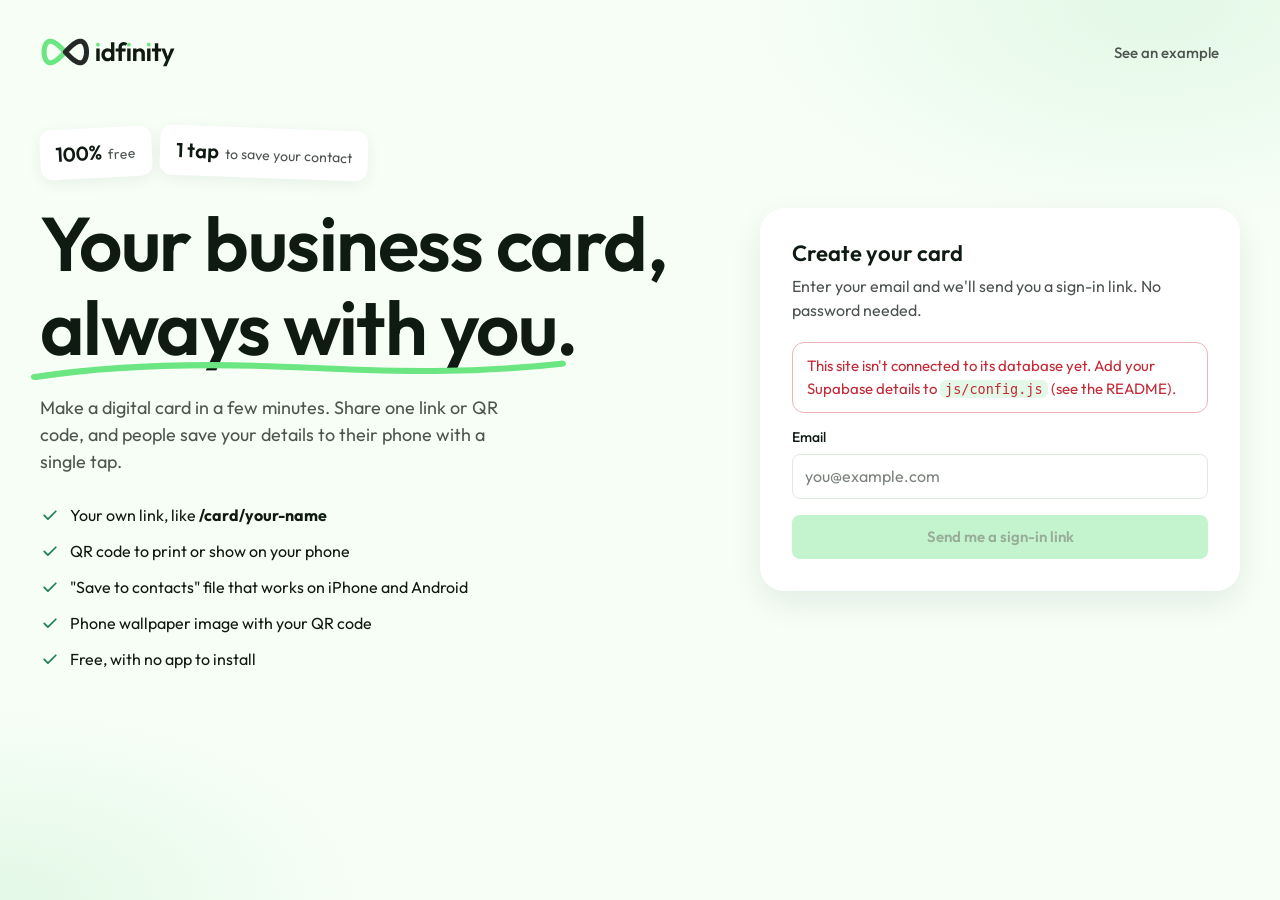
==== edit.html @ b84a9148 "Add IDFINITY: free digital business card app Sign in by email link, edit a card with live preview, a" ====
<!doctype html>
<html lang="en">
<head>
<meta charset="utf-8">
<meta name="viewport" content="width=device-width, initial-scale=1, viewport-fit=cover">
<title>Edit your card · IDFINITY</title>
<meta name="robots" content="noindex">
<meta name="color-scheme" content="light">
<meta name="theme-color" content="#F6FEF6">
<link rel="icon" href="/img/icon.svg" type="image/svg+xml">
<link rel="apple-touch-icon" href="/img/apple-touch-icon.png">
<link rel="preconnect" href="https://fonts.googleapis.com">
<link rel="preconnect" href="https://fonts.gstatic.com" crossorigin>
<link rel="stylesheet" href="https://fonts.googleapis.com/css2?family=Outfit:wght@400;500;600&display=swap">
<link rel="stylesheet" href="/css/app.css">
</head>
<body>
<header class="nav">
  <a class="brand" href="/" aria-label="IDFINITY home"><img src="/img/logo.svg" alt="IDFINITY" width="136" height="36"></a>
  <div class="links-r">
    <a class="btn ghost" id="view-link" href="#" target="_blank" rel="noopener" hidden>View my card</a>
    <button class="btn ghost" type="button" id="signout">Sign out</button>
  </div>
</header>

<div class="empty" id="loading"><p>Loading your card…</p></div>

<div class="editor" id="editor" hidden>
  <form id="form" novalidate>
    <fieldset>
      <legend>Your link</legend>
      <div class="field">
        <label for="slug">Card address</label>
        <div class="slug"><span id="slug-prefix">/card/</span><input id="slug" type="text" autocomplete="off" autocapitalize="off" spellcheck="false" maxlength="32" placeholder="your-name" required></div>
        <div class="hint" id="slug-hint">Lowercase letters, numbers and dashes. This is the link you share.</div>
      </div>
    </fieldset>

    <fieldset>
      <legend>About you</legend>
      <div class="field photo">
        <div id="photo-preview" class="av av-ph" aria-hidden="true">?</div>
        <div>
          <label class="btn" for="photo" style="margin:0">Upload photo</label>
          <input id="photo" type="file" accept="image/jpeg,image/png,image/webp" hidden>
          <button class="btn ghost" type="button" id="photo-remove" hidden>Remove</button>
          <div class="hint">A square photo works best. It's resized before upload.</div>
        </div>
      </div>
      <div class="field"><label for="full_name">Full name</label><input id="full_name" type="text" autocomplete="name" maxlength="80" required></div>
      <div class="grid2">
        <div class="field"><label for="title">Job title</label><input id="title" type="text" maxlength="80" autocomplete="organization-title"></div>
        <div class="field"><label for="company">Company</label><input id="company" type="text" maxlength="80" autocomplete="organization"></div>
      </div>
      <div class="field"><label for="location">Location</label><input id="location" type="text" maxlength="80" placeholder="Kuala Lumpur, Malaysia"></div>
      <div class="field"><label for="bio">Short bio</label><textarea id="bio" maxlength="240" placeholder="One or two lines about what you do"></textarea></div>
      <div class="field"><label for="tags">Tags</label><input id="tags" type="text" maxlength="120" placeholder="Product, HR tech, Speaker"><div class="hint">Separate with commas. Up to 5.</div></div>
    </fieldset>

    <fieldset>
      <legend>Contact</legend>
      <div class="grid2">
        <div class="field"><label for="phone">Phone</label><input id="phone" type="tel" autocomplete="tel" maxlength="30" placeholder="+60 12-345 6789"></div>
        <div class="field"><label for="whatsapp">WhatsApp</label><input id="whatsapp" type="tel" maxlength="30" placeholder="Leave empty to use your phone"></div>
      </div>
      <div class="field"><label for="email">Email</label><input id="email" type="email" autocomplete="email" maxlength="120"></div>
      <div class="hint">Include your country code (like +60) so Call and WhatsApp work from any country.</div>
    </fieldset>

    <fieldset>
      <legend>Links</legend>
      <div id="links"></div>
      <button class="btn" type="button" id="add-link">+ Add a link</button>
    </fieldset>

    <fieldset>
      <legend>Style</legend>
      <div class="swatches" id="swatches" role="radiogroup" aria-label="Accent colour"></div>
    </fieldset>

    <fieldset>
      <label class="check"><input type="checkbox" id="published" checked> Show my card publicly</label>
      <div class="hint">Turn this off to hide your card without deleting it.</div>
    </fieldset>

    <div class="savebar">
      <button class="btn primary" type="submit" id="save-btn">Save card</button>
      <span class="status" id="status" role="status" aria-live="polite"></span>
      <button class="btn ghost" type="button" id="delete-btn" hidden>Delete card</button>
    </div>
  </form>

  <aside class="preview" aria-label="Live preview">
    <div class="label">Live preview</div>
    <div class="card-wrap" id="preview"></div>
  </aside>
</div>

<script src="/vendor/supabase.js"></script>
<script src="/vendor/qrcode.js"></script>
<script src="/js/config.js"></script>
<script src="/js/common.js"></script>
<script src="/js/edit.js"></script>
</body>
</html>
---- css/app.css ----
/* IDFINITY: mint canvas, ink text, white cards on soft green shadows. Tokens follow design.md. */
:root{
  --primary:#6BE683; --on-primary:#003503; --primary-hover:#55D86C; --accent-green:#1CBB6C;
  --surface:#FFFFFF; --surface-muted:#F6FEF6; --surface-tint:#E3F8E6; --ink:#262828; --on-ink:#FFFFFF;
  --border:#DDEBDF; --text:#0F1A12; --text-muted:#4E544F; --text-subtle:#5F655F;
  --success:#1A7F55; --danger:#C42A36;
  --e1:0 4px 16px rgba(16,40,20,.06); --e2:0 12px 32px rgba(16,40,20,.08); --e3:0 24px 60px rgba(16,40,20,.14);
  --font:"Outfit",ui-sans-serif,system-ui,sans-serif;
  --ease:cubic-bezier(.22,1,.36,1);
  /* per-card accent (set inline on .card) */
  --accent:#6BE683; --on-accent:#003503;
}
*{box-sizing:border-box}
html,body{margin:0}
body{min-height:100vh;min-height:100dvh;background:var(--surface-muted);color:var(--text);font:400 1rem/1.5 var(--font);-webkit-font-smoothing:antialiased;
  background-image:radial-gradient(45% 35% at 90% 0%,var(--surface-tint),transparent 70%),radial-gradient(40% 30% at 0% 100%,var(--surface-tint),transparent 70%);background-attachment:fixed;
  padding:max(24px,env(safe-area-inset-top)) 16px max(32px,env(safe-area-inset-bottom))}
a{color:inherit}
:focus-visible{outline:2px solid var(--text);outline-offset:2px;border-radius:8px}
[hidden]{display:none!important}
code{font-size:.9em;background:var(--surface-tint);padding:1px 5px;border-radius:6px}

/* ---------- card ---------- */
.card-wrap{display:flex;flex-direction:column;align-items:center}
.card{width:100%;max-width:440px;background:var(--surface);border-radius:24px;overflow:hidden;box-shadow:var(--e3)}
.card .top{position:relative;padding:28px 24px 22px;text-align:center;background:linear-gradient(180deg,color-mix(in srgb,var(--accent) 22%,#fff),#fff 78%)}
.av{width:112px;height:112px;border-radius:50%;object-fit:cover;display:block;margin:0 auto;border:4px solid var(--accent);box-shadow:0 0 0 6px #fff,var(--e2);background:var(--surface-tint)}
.av-ph{display:flex;align-items:center;justify-content:center;font:600 2.4rem/1 var(--font);color:var(--text);letter-spacing:-.02em}
.card h1{font:600 2rem/1.15 var(--font);letter-spacing:-.02em;margin:18px 0 0;overflow-wrap:anywhere}
.card h1 em{font-style:normal}
.role{margin:8px 0 0;font-weight:600;font-size:1rem}
.org{margin:2px 0 0;color:var(--text-muted);font-size:1rem}
.loc{display:inline-flex;align-items:center;gap:6px;margin-top:10px;color:var(--text-subtle);font-size:.875rem}
.bio{margin:12px auto 0;color:var(--text-muted);font-size:1rem;max-width:34ch}
.tags{display:flex;flex-wrap:wrap;justify-content:center;gap:6px;margin-top:14px}
.tags span{font-size:.8125rem;font-weight:500;padding:4px 10px;border-radius:8px;background:color-mix(in srgb,var(--accent) 18%,#fff);color:var(--text)}
.card .body{padding:4px 20px 22px}
.save{display:flex;align-items:center;justify-content:center;gap:10px;width:100%;min-height:52px;border-radius:12px;border:0;background:var(--accent);color:var(--on-accent);font:600 1rem/1 var(--font);text-decoration:none;cursor:pointer;transition:transform .1s,filter .1s}
.save:hover{filter:brightness(.95)}
.save:active{transform:scale(.98)}
.row{display:grid;grid-template-columns:repeat(2,minmax(0,1fr));gap:10px;margin-top:10px}
.act{display:flex;align-items:center;gap:10px;min-height:50px;padding:10px 14px;border-radius:12px;background:var(--surface-muted);border:1px solid var(--border);text-decoration:none;font-weight:500;font-size:.9375rem;cursor:pointer;color:var(--text);font-family:var(--font);min-width:0;transition:border-color .1s,box-shadow .18s}
.act:hover{border-color:var(--accent-green);box-shadow:var(--e1)}
.act svg{color:var(--success);flex:none}
.act span{overflow:hidden;text-overflow:ellipsis;white-space:nowrap}
.links{margin-top:18px;border-top:1px solid var(--border)}
.links a{display:flex;align-items:center;gap:12px;padding:13px 4px;border-bottom:1px solid var(--border);text-decoration:none}
.links a:hover b{color:var(--success)}
.links svg{color:var(--success);flex:none}
.links b{font-weight:600;display:block;font-size:1rem}
.links small{display:block;color:var(--text-subtle);font-size:.875rem;overflow:hidden;text-overflow:ellipsis;white-space:nowrap}
.links div{min-width:0;flex:1}
.links .chev{color:var(--text-subtle)}
.qr{margin-top:20px;display:flex;gap:16px;align-items:center;padding:14px;border-radius:16px;background:var(--surface-tint)}
.qr .qr-img{width:112px;height:112px;border-radius:12px;background:#fff;padding:6px;flex:none;box-shadow:var(--e1)}
.qr .qr-img svg{display:block;width:100%;height:100%}
.qr b{display:block;font:600 1.125rem/1.25 var(--font)}
.qr p{margin:4px 0 0;color:var(--text-muted);font-size:.875rem}
.qr button{display:inline-block;margin-top:8px;font:600 .875rem/1.3 var(--font);color:var(--success);background:none;border:0;padding:0;text-decoration:underline;cursor:pointer}
.foot{margin-top:18px;color:var(--text-subtle);font-size:.875rem;text-align:center}
.foot a{color:var(--success);font-weight:500}
.toast{position:fixed;left:50%;bottom:max(24px,env(safe-area-inset-bottom));transform:translate(-50%,20px);opacity:0;background:var(--ink);color:var(--on-ink);padding:10px 16px;border-radius:12px;font-weight:500;font-size:.9375rem;transition:.18s var(--ease);pointer-events:none;z-index:10;max-width:calc(100% - 32px);box-shadow:var(--e2)}
.toast.on{opacity:1;transform:translate(-50%,0)}
@media (max-width:360px){.row{grid-template-columns:minmax(0,1fr)}.qr{flex-direction:column;text-align:center}}

/* ---------- app shell ---------- */
.nav{max-width:1200px;margin:0 auto 32px;display:flex;align-items:center;justify-content:space-between;gap:12px;min-height:56px}
.brand{display:inline-flex;align-items:center;text-decoration:none}
.brand img{height:36px;width:auto;display:block}
.nav .links-r{display:flex;gap:8px;align-items:center}
.btn{display:inline-flex;align-items:center;justify-content:center;gap:8px;min-height:44px;padding:0 20px;border-radius:8px;border:1px solid var(--border);background:var(--surface);color:var(--text);font:500 .9375rem/1 var(--font);text-decoration:none;cursor:pointer;transition:background .1s,transform .1s,box-shadow .18s}
.btn:hover{box-shadow:var(--e1)}
.btn:active{transform:scale(.98)}
.btn.primary{background:var(--primary);color:var(--on-primary);border-color:transparent;font-weight:600}
.btn.primary:hover{background:var(--primary-hover)}
.btn.ghost{background:transparent;border-color:transparent;color:var(--text-muted)}
.btn.ghost:hover{color:var(--text);box-shadow:none;background:var(--surface-tint)}
.btn.danger{color:var(--danger)}
.btn:disabled{opacity:.4;cursor:not-allowed}
.hero{max-width:1200px;margin:0 auto;display:grid;grid-template-columns:minmax(0,7fr) minmax(0,5fr);gap:48px;align-items:center;padding:16px 0 48px}
.hero h1{font:600 clamp(2.75rem,6vw,4.75rem)/1.105 var(--font);margin:0;letter-spacing:-.02em}
.hero h1 .hl{position:relative;white-space:nowrap}
.hero h1 .hl svg{position:absolute;left:-2%;bottom:-.12em;width:104%;height:.32em;overflow:visible}
.hero p.lead{color:var(--text-muted);font-size:1.125rem;max-width:30rem;margin:24px 0 0}
.feats{list-style:none;padding:0;margin:28px 0 0;display:grid;gap:12px}
.feats li{display:flex;gap:10px;align-items:flex-start;color:var(--text)}
.feats li svg{flex:none;color:var(--success);margin-top:2px}
.chips{display:flex;gap:8px;flex-wrap:wrap;margin-bottom:24px}
.chip{display:inline-flex;align-items:baseline;gap:6px;background:var(--surface);border-radius:12px;padding:10px 16px;box-shadow:var(--e1);font-size:.875rem;color:var(--text-muted)}
.chip b{font-size:1.25rem;font-weight:600;color:var(--text)}
.chip:nth-child(1){transform:rotate(-3deg)}
.chip:nth-child(2){transform:rotate(2deg)}
.panel{background:var(--surface);border-radius:24px;padding:32px;box-shadow:var(--e2)}
.panel h2{font:600 1.375rem/1.27 var(--font);margin:0 0 6px}
.panel p.sub{color:var(--text-muted);margin:0 0 20px;font-size:1rem}
label{display:block;font-weight:500;font-size:.875rem;margin:0 0 6px}
.field{margin-bottom:16px}
.hint{color:var(--text-subtle);font-size:.8125rem;margin-top:4px}
.hint.err{color:var(--danger)}
.hint.ok{color:var(--success)}
input[type=text],input[type=email],input[type=tel],input[type=url],input[type=password],textarea,select{width:100%;min-height:44px;padding:10px 12px;border-radius:8px;border:1px solid var(--border);background:var(--surface);color:var(--text);font:400 1rem/1.4 var(--font);transition:border-color .1s,box-shadow .1s}
textarea{min-height:84px;resize:vertical}
input::placeholder,textarea::placeholder{color:#7C837D}
input:focus,textarea:focus,select:focus{outline:none;border-color:var(--accent-green);box-shadow:0 0 0 3px color-mix(in srgb,var(--primary) 35%,transparent)}
.divider{display:flex;align-items:center;gap:10px;color:var(--text-subtle);font-size:.8125rem;margin:16px 0}
.divider::before,.divider::after{content:"";flex:1;height:1px;background:var(--border)}
.w100{width:100%}
.msg{padding:12px 14px;border-radius:12px;background:var(--surface-tint);font-size:.9375rem;margin-top:12px;color:var(--text)}
.msg.err{background:#fff;color:var(--danger);border:1px solid color-mix(in srgb,var(--danger) 35%,#fff)}

/* editor */
.editor{max-width:1200px;margin:0 auto;display:grid;grid-template-columns:minmax(0,1fr) 440px;gap:40px;align-items:start}
.editor form{background:var(--surface);border-radius:24px;padding:32px;box-shadow:var(--e2)}
.editor .preview{position:sticky;top:24px}
.editor .preview .label{color:var(--text-subtle);font-size:.75rem;letter-spacing:.08em;text-align:center;margin-bottom:12px;text-transform:uppercase;font-weight:500}
fieldset{border:0;padding:0;margin:0 0 28px}
legend{font:600 1.375rem/1.27 var(--font);margin-bottom:14px;padding:0}
.grid2{display:grid;grid-template-columns:repeat(2,minmax(0,1fr));gap:0 12px}
.slug{display:flex;align-items:stretch;border:1px solid var(--border);border-radius:8px;background:var(--surface-muted);overflow:hidden}
.slug:focus-within{border-color:var(--accent-green);box-shadow:0 0 0 3px color-mix(in srgb,var(--primary) 35%,transparent)}
.slug span{display:flex;align-items:center;padding:0 0 0 12px;color:var(--text-subtle);white-space:nowrap;font-size:.9375rem}
.slug input{border:0;border-radius:0;padding-left:2px;min-width:0;background:transparent}
.slug input:focus{box-shadow:none}
.link-row{display:grid;grid-template-columns:150px minmax(0,1fr) 44px;gap:8px;margin-bottom:8px}
.icon-btn{min-height:44px;border-radius:8px;border:1px solid var(--border);background:var(--surface);color:var(--text-subtle);cursor:pointer;font-size:1.2rem}
.icon-btn:hover{color:var(--danger);border-color:var(--danger)}
.photo{display:flex;gap:16px;align-items:center}
.photo .av{width:72px;height:72px;margin:0;font-size:1.6rem;box-shadow:none;border-width:3px}
.swatches{display:flex;flex-wrap:wrap;gap:10px}
.swatches label{margin:0;cursor:pointer;position:relative}
.swatches input{position:absolute;opacity:0;pointer-events:none}
.swatches i{display:block;width:36px;height:36px;border-radius:50%;box-shadow:inset 0 0 0 1px rgba(15,26,18,.12)}
.swatches input:checked+i{box-shadow:0 0 0 3px #fff,0 0 0 5px var(--text)}
.swatches input:focus-visible+i{outline:2px solid var(--text);outline-offset:4px}
.check{display:flex;gap:10px;align-items:center;font-weight:500;font-size:1rem}
.check input{width:20px;height:20px;accent-color:var(--accent-green)}
.savebar{position:sticky;bottom:12px;display:flex;gap:10px;align-items:center;flex-wrap:wrap;padding:12px;border-radius:16px;background:color-mix(in srgb,var(--surface) 88%,transparent);box-shadow:var(--e2);backdrop-filter:blur(16px);margin:0 -12px -12px}
.savebar .status{color:var(--text-muted);font-size:.875rem;flex:1;min-width:140px}
.empty{max-width:440px;margin:60px auto;text-align:center}
.empty h1{font:600 3rem/1.17 var(--font);letter-spacing:-.02em;margin:0 0 10px}
.empty p{color:var(--text-muted)}

@media (max-width:900px){
  .hero,.editor{grid-template-columns:minmax(0,1fr)}
  .editor .preview{position:static;order:-1}
}
@media (max-width:640px){
  .editor form,.panel{padding:20px}
  .savebar{margin:0 -8px -8px}
}
@media (max-width:520px){
  .grid2{grid-template-columns:minmax(0,1fr)}
  .link-row{grid-template-columns:minmax(0,1fr) 44px}
  .link-row select{grid-column:1/-1}
}
@media (prefers-reduced-motion:reduce){*{transition:none!important}}
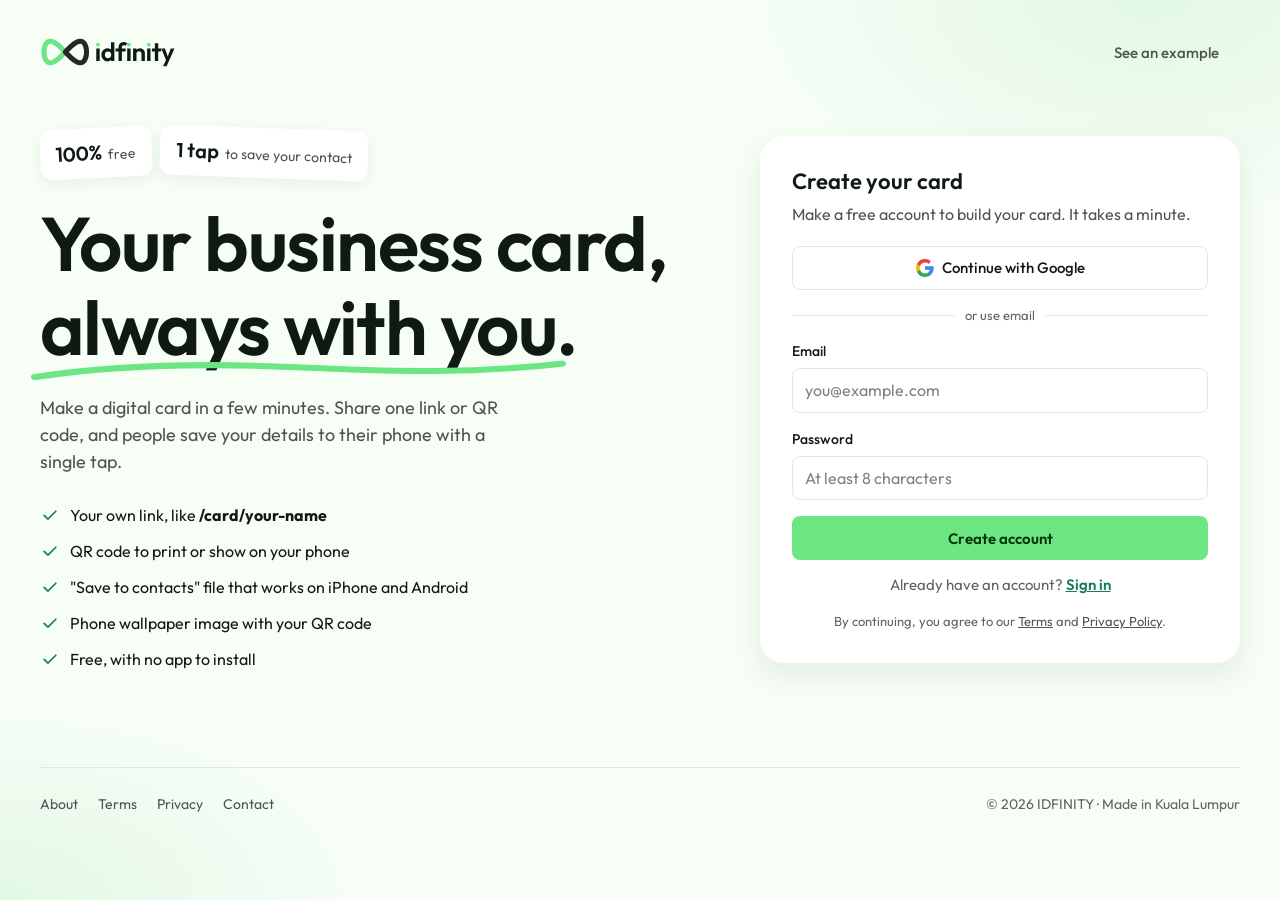
==== commit 05f14643: "Add About, Terms, Privacy and Contact pages with a site footer Co-Authored-By: Claude Opus 5.5 <nore" ====
--- a/edit.html
+++ b/edit.html
@@ -96,6 +96,11 @@
   </aside>
 </div>
 
+<footer class="site-foot">
+  <nav aria-label="About and legal"><a href="/about.html">About</a><a href="/terms.html">Terms</a><a href="/privacy.html">Privacy</a><a href="/contact.html">Contact</a></nav>
+  <p>© 2026 IDFINITY · Made in Kuala Lumpur</p>
+</footer>
+
 <script src="/vendor/supabase.js"></script>
 <script src="/vendor/qrcode.js"></script>
 <script src="/js/config.js"></script>
--- a/css/app.css
+++ b/css/app.css
@@ -105,6 +105,8 @@
 .divider{display:flex;align-items:center;gap:10px;color:var(--text-subtle);font-size:.8125rem;margin:16px 0}
 .divider::before,.divider::after{content:"";flex:1;height:1px;background:var(--border)}
 .w100{width:100%}
+.linkbtn{background:none;border:0;padding:0;font:600 1em/1.4 var(--font);color:var(--success);text-decoration:underline;cursor:pointer}
+.center{text-align:center}
 .msg{padding:12px 14px;border-radius:12px;background:var(--surface-tint);font-size:.9375rem;margin-top:12px;color:var(--text)}
 .msg.err{background:#fff;color:var(--danger);border:1px solid color-mix(in srgb,var(--danger) 35%,#fff)}
 
@@ -154,3 +156,24 @@
   .link-row select{grid-column:1/-1}
 }
 @media (prefers-reduced-motion:reduce){*{transition:none!important}}
+
+/* ---------- about / legal pages + site footer ---------- */
+.doc{max-width:760px;margin:0 auto}
+.doc h1{font:600 2.25rem/1.15 var(--font);letter-spacing:-.02em;margin:0 0 12px}
+.doc h2{font:600 1.25rem/1.3 var(--font);margin:32px 0 8px}
+.doc p,.doc li{color:var(--text-muted);font-size:1rem;line-height:1.65}
+.doc p.lead{font-size:1.125rem;color:var(--text)}
+.doc .meta{font-size:.875rem;color:var(--text-subtle);margin-top:0}
+.doc ul{padding-left:20px;margin:8px 0}
+.doc li{margin:4px 0}
+.doc b{color:var(--text);font-weight:600}
+.doc a:not(.btn){color:var(--success);text-underline-offset:3px}
+.doc .btn{margin-top:4px;max-width:100%;white-space:normal;text-align:center;padding:12px 20px;line-height:1.3}
+.panel p.legal{font-size:.8125rem;color:var(--text-subtle);margin:14px 0 0;text-align:center}
+.panel p.legal a{color:var(--text-muted)}
+.site-foot{max-width:1200px;margin:48px auto 0;padding-top:20px;border-top:1px solid var(--border);display:flex;flex-wrap:wrap;gap:12px 24px;align-items:center;justify-content:space-between;font-size:.875rem;color:var(--text-subtle)}
+.site-foot nav{display:flex;flex-wrap:wrap;gap:4px 20px}
+.site-foot a{color:var(--text-muted);text-decoration:none;padding:6px 0}
+.site-foot a:hover{color:var(--text);text-decoration:underline}
+.site-foot p{margin:0}
+@media (max-width:600px){.doc{padding:24px 20px}.doc h1{font-size:1.75rem}}
